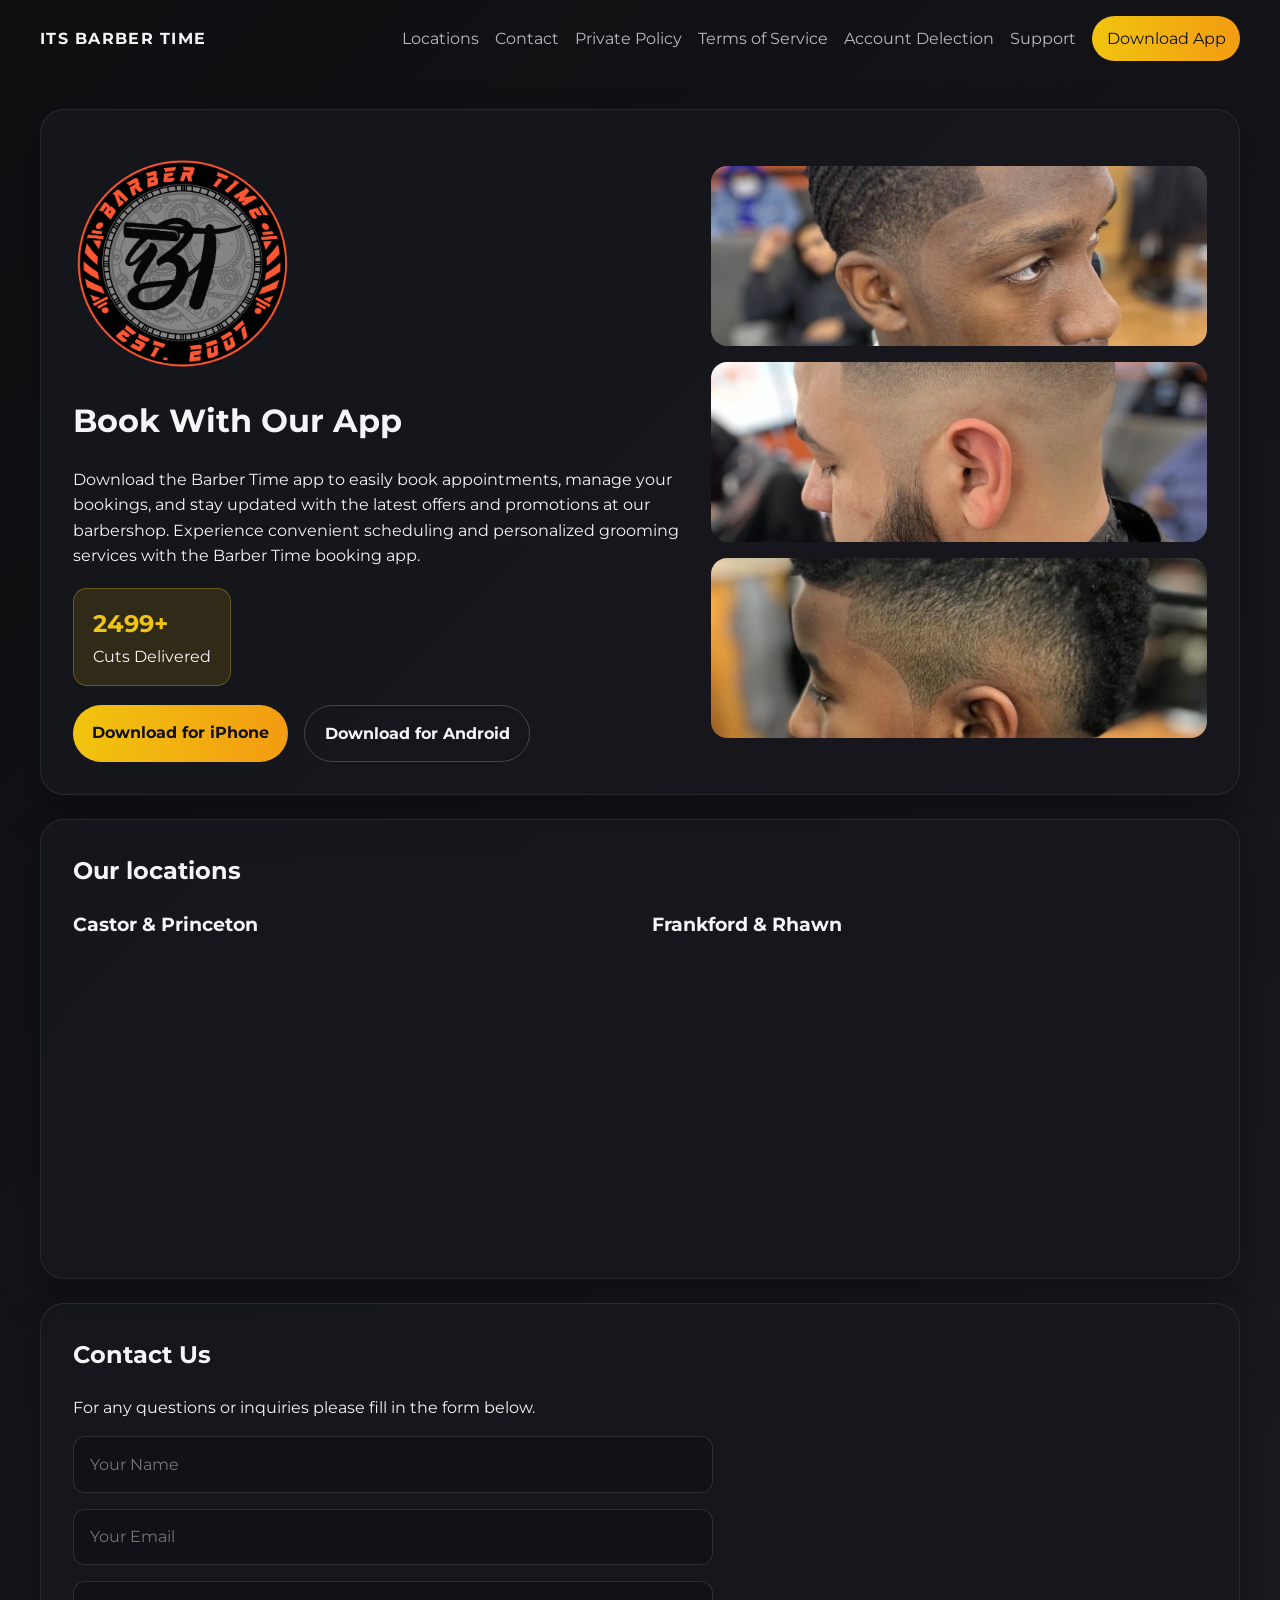
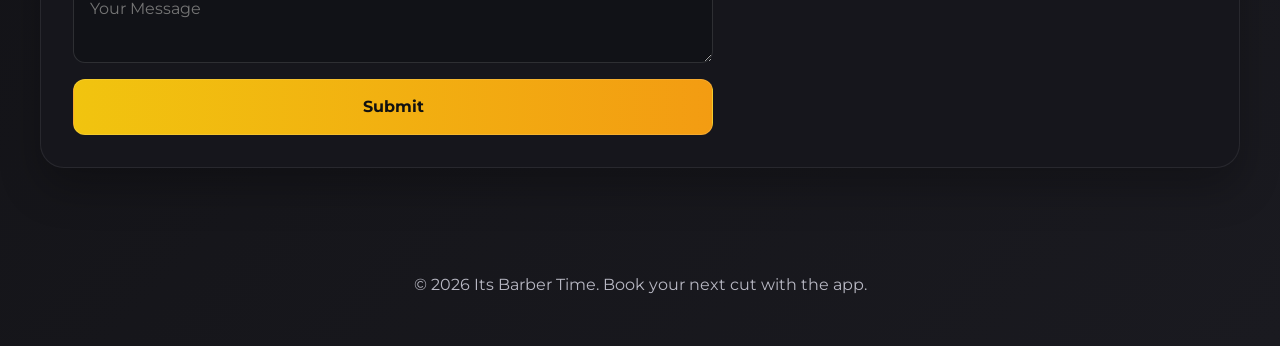
==== index.html @ d3ae9a78 "Add files via upload" ====
<!DOCTYPE html>
<html lang="en">
  <head>
    <meta charset="UTF-8" />
    <meta name="viewport" content="width=device-width, initial-scale=1.0" />
    <meta
      name="description"
      content="Download the Barbertime app now and experience the convenience of booking your haircut appointment online."
    />
    <title>Its Barber Time | Download Our Online Booking App</title>
    <link rel="preconnect" href="https://fonts.googleapis.com" />
    <link rel="preconnect" href="https://fonts.gstatic.com" crossorigin />
    <link
      href="https://fonts.googleapis.com/css2?family=Montserrat:wght@500;700&display=swap"
      rel="stylesheet"
    />
    <link rel="stylesheet" href="styles.css" />
  </head>
  <body>
    <header class="topbar">
      <a class="brand" href="#">Its Barber Time</a>
      <nav class="nav-links">
        <a href="#locations">Locations</a>
        <a href="#contact">Contact</a>
        <a href="policy.html">Private Policy</a>
        <a href="policy.html">Terms of Service</a>
        <a href="delete-account.html">Account Delection</a>
        <a href="support.html">Support</a>
        <a class="nav-cta" href="" target="_blank" rel="noreferrer">Download App</a>
      </nav>
    </header>

    <main>
      <section class="hero">
        <div class="hero-content">
          <img
            class="logo"
            <img src="bbtapplogo.PNG" />
       
          
          <h1>Book With Our App </h1>
          <p>
            Download the Barber Time app to easily book appointments, manage your
            bookings, and stay updated with the latest offers and promotions at our
            barbershop. Experience convenient scheduling and personalized grooming
            services with the Barber Time booking app.
          </p>
          <p class="highlight">
            
          </p>
          <div class="stats">
            <div class="stat-card">
              <strong>2499+</strong>
              <span>Cuts Delivered</span>
            </div>
          </div>
          <div class="buttons">
            <a
              class="button"
              href="https://apps.apple.com/app/its-barbertime-booking/id6795333085"
              target="_blank"
              rel="noreferrer"
            >
              Download for iPhone
            </a>
            <a
              class="button secondary"
              href="https://play.google.com/store/apps/details?id=com.itsbarbertime.booking&hl=en_US"
              target="_blank"
              rel="noreferrer"
            >
              Download for Android
            </a>
          </div>
        </div>

        <div class="gallery" aria-label="Barbertime gallery">
          <img src="IMG_4078.jpg" alt="Barber time service" />
          <img src="IMG_4079 (1).jpg" alt="Barber time " />
          <img src="IMG_4081.jpg" alt="Barber time grooming" />
        </div>
      </section>

      <section class="locations" id="locations">
        <h2>Our locations</h2>
        <div class="location-grid">
          <article>
            <h3>Castor & Princeton</h3>
            <iframe
              title="Map for Castor & Princeton"
              src="https://www.google.com/maps?q=BarberTime%20Castor%20%26%20Princeton&output=embed"
              loading="lazy"
              referrerpolicy="no-referrer-when-downgrade"
            ></iframe>
          </article>
          <article>
            <h3>Frankford & Rhawn</h3>
            <iframe
              title="Map for Frankford & Rhawn"
              src="https://www.google.com/maps?q=BarberTime%20Frankford%20%26%20Rhawn&output=embed"
              loading="lazy"
              referrerpolicy="no-referrer-when-downgrade"
            ></iframe>
          </article>
        </div>
      </section>

      <section class="contact" id="contact">
        <h2>Contact Us</h2>
        <p>For any questions or inquiries please fill in the form below.</p>
        <form>
          <input type="text" name="name" placeholder="Your Name" required />
          <input type="email" name="email" placeholder="Your Email" required />
          <textarea name="message" placeholder="Your Message" required></textarea>
          <button type="submit">Submit</button>
        </form>
      </section>
    </main>

    <footer class="footer">
      <p>© 2026 Its Barber Time. Book your next cut with the app.</p>
    </footer>
  </body>
</html>
---- styles.css ----
:root {
  color-scheme: dark;
  --bg: #0f0f12;
  --panel: #17171d;
  --text: #f5f5f7;
  --muted: #b8b8c3;
  --accent: #f1c40f;
  --accent-2: #f39c12;
}

* {
  box-sizing: border-box;
}

body {
  margin: 0;
  font-family: 'Montserrat', sans-serif;
  background: linear-gradient(135deg, var(--bg), #1a1a20);
  color: var(--text);
  line-height: 1.6;
  min-height: 100vh;
}

.topbar {
  display: flex;
  justify-content: space-between;
  align-items: center;
  width: min(1200px, calc(100% - 2rem));
  margin: 0 auto;
  padding: 1rem 0;
}

.brand {
  color: var(--text);
  text-decoration: none;
  font-weight: 700;
  letter-spacing: 0.08em;
  text-transform: uppercase;
}

.nav-links {
  display: flex;
  gap: 1rem;
  align-items: center;
}

.nav-links a {
  color: var(--muted);
  text-decoration: none;
  transition: color 180ms ease;
}

.nav-links a:hover {
  color: var(--text);
}

.nav-cta {
  color: #111 !important;
  background: linear-gradient(90deg, var(--accent), var(--accent-2));
  padding: 0.6rem 0.9rem;
  border-radius: 999px;
}

img {
  max-width: 100%;
  display: block;
}

main {
  width: min(1200px, calc(100% - 2rem));
  margin: 0 auto;
  padding: 2rem 0 4rem;
}

section {
  background: rgba(23, 23, 29, 0.95);
  border: 1px solid rgba(255,255,255,0.08);
  border-radius: 24px;
  padding: 2rem;
  margin-bottom: 1.5rem;
  box-shadow: 0 20px 40px rgba(0,0,0,0.25);
  animation: fadeUp 700ms ease both;
}

@keyframes fadeUp {
  from {
    opacity: 0;
    transform: translateY(12px);
  }
  to {
    opacity: 1;
    transform: translateY(0);
  }
}

.hero {
  display: grid;
  grid-template-columns: 1.1fr 0.9fr;
  gap: 2rem;
  align-items: center;
}

.logo {
  width: 220px;
  margin-bottom: 1rem;
}

h1, h2, h3 {
  margin-top: 0;
}

h1 {
  font-size: clamp(1.8rem, 2.5vw, 2.8rem);
  line-height: 1.2;
}

.highlight {
  color: var(--accent);
  font-weight: 700;
}

.stats {
  margin: 1.2rem 0;
}

.stat-card {
  display: inline-block;
  padding: 1rem 1.2rem;
  background: rgba(241, 196, 15, 0.12);
  border: 1px solid rgba(241, 196, 15, 0.3);
  border-radius: 14px;
}

.stat-card strong {
  display: block;
  font-size: 1.5rem;
  color: var(--accent);
}

.buttons {
  display: flex;
  flex-wrap: wrap;
  gap: 1rem;
  margin-top: 1.2rem;
}

.button {
  display: inline-block;
  padding: 0.9rem 1.2rem;
  border-radius: 999px;
  text-decoration: none;
  color: #111;
  background: linear-gradient(90deg, var(--accent), var(--accent-2));
  font-weight: 700;
}

.button.secondary {
  background: transparent;
  color: var(--text);
  border: 1px solid rgba(255,255,255,0.2);
}

.gallery {
  display: grid;
  gap: 1rem;
}

.gallery img {
  border-radius: 16px;
  height: 180px;
  width: 100%;
  object-fit: cover;
}

.location-grid {
  display: grid;
  grid-template-columns: repeat(2, minmax(0, 1fr));
  gap: 1.5rem;
}

iframe {
  width: 100%;
  border: 0;
  border-radius: 14px;
  min-height: 280px;
}

form {
  display: grid;
  gap: 1rem;
  max-width: 640px;
}

input,
textarea,
button {
  font: inherit;
  padding: 0.9rem 1rem;
  border-radius: 12px;
  border: 1px solid rgba(255,255,255,0.12);
  background: #111217;
  color: var(--text);
}

button {
  cursor: pointer;
  background: linear-gradient(90deg, var(--accent), var(--accent-2));
  color: #111;
  font-weight: 700;
  transition: transform 180ms ease, box-shadow 180ms ease;
}

button:hover,
.button:hover {
  transform: translateY(-2px);
  box-shadow: 0 8px 20px rgba(241, 196, 15, 0.22);
}

.footer {
  text-align: center;
  padding: 0 1rem 2rem;
  color: var(--muted);
}

@media (max-width: 800px) {
  .hero,
  .location-grid {
    grid-template-columns: 1fr;
  }

  section {
    padding: 1.25rem;
  }

  .topbar {
    flex-direction: column;
    gap: 0.75rem;
  }

  .nav-links {
    flex-wrap: wrap;
    justify-content: center;
  }
}
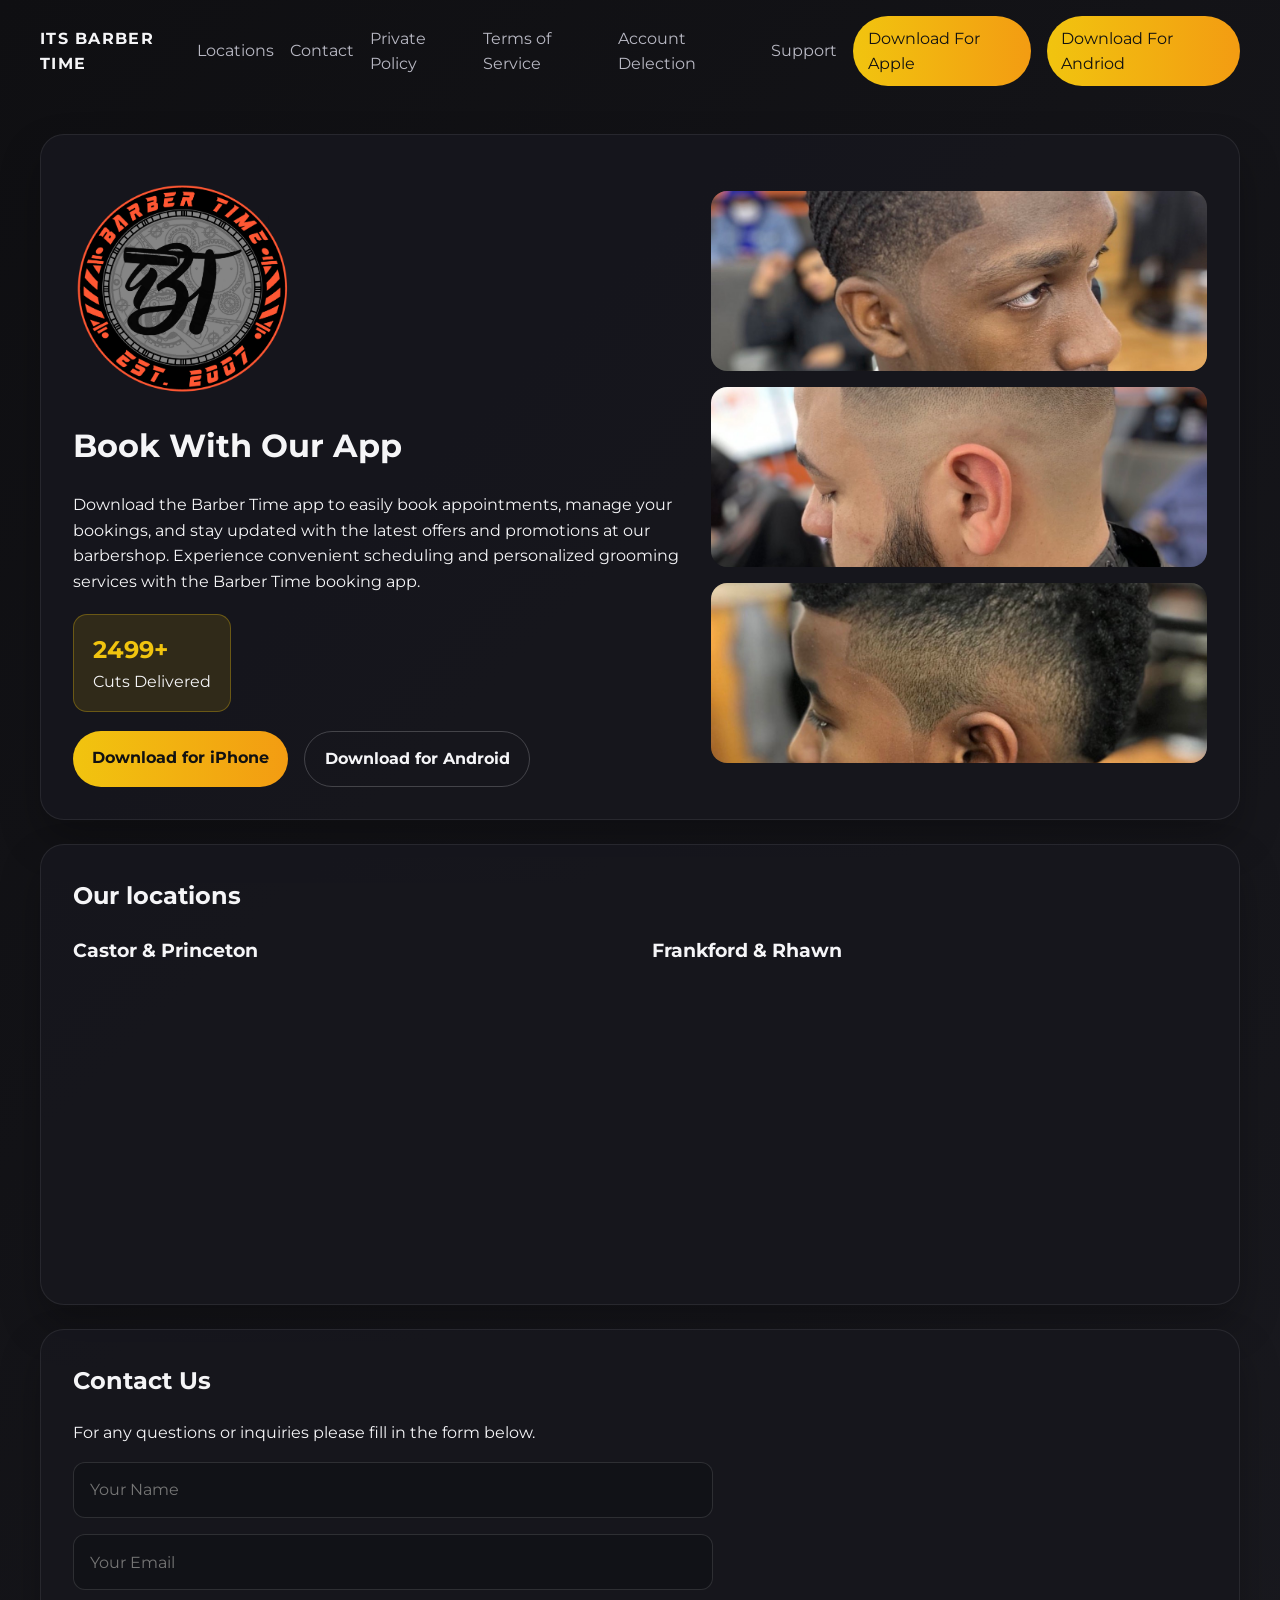
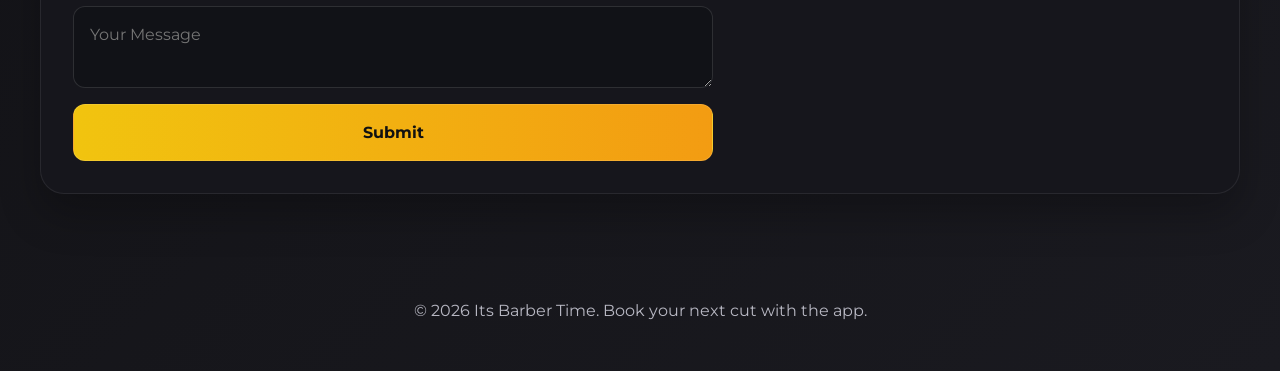
==== commit d6faf83e: "Update download links for mobile app" ====
--- a/index.html
+++ b/index.html
@@ -26,7 +26,8 @@
         <a href="policy.html">Terms of Service</a>
         <a href="delete-account.html">Account Delection</a>
         <a href="support.html">Support</a>
-        <a class="nav-cta" href="" target="_blank" rel="noreferrer">Download App</a>
+        <a class="nav-cta" href="https://apps.apple.com/app/its-barbertime-booking/id6795333085" target="_blank" rel="noreferrer">Download For Apple</a>
+        <a class="nav-cta" href="https://play.google.com/store/apps/details?id=com.itsbarbertime.booking&hl=en_US" target="_blank" rel="noreferrer">Download For Andriod</a>
       </nav>
     </header>
 
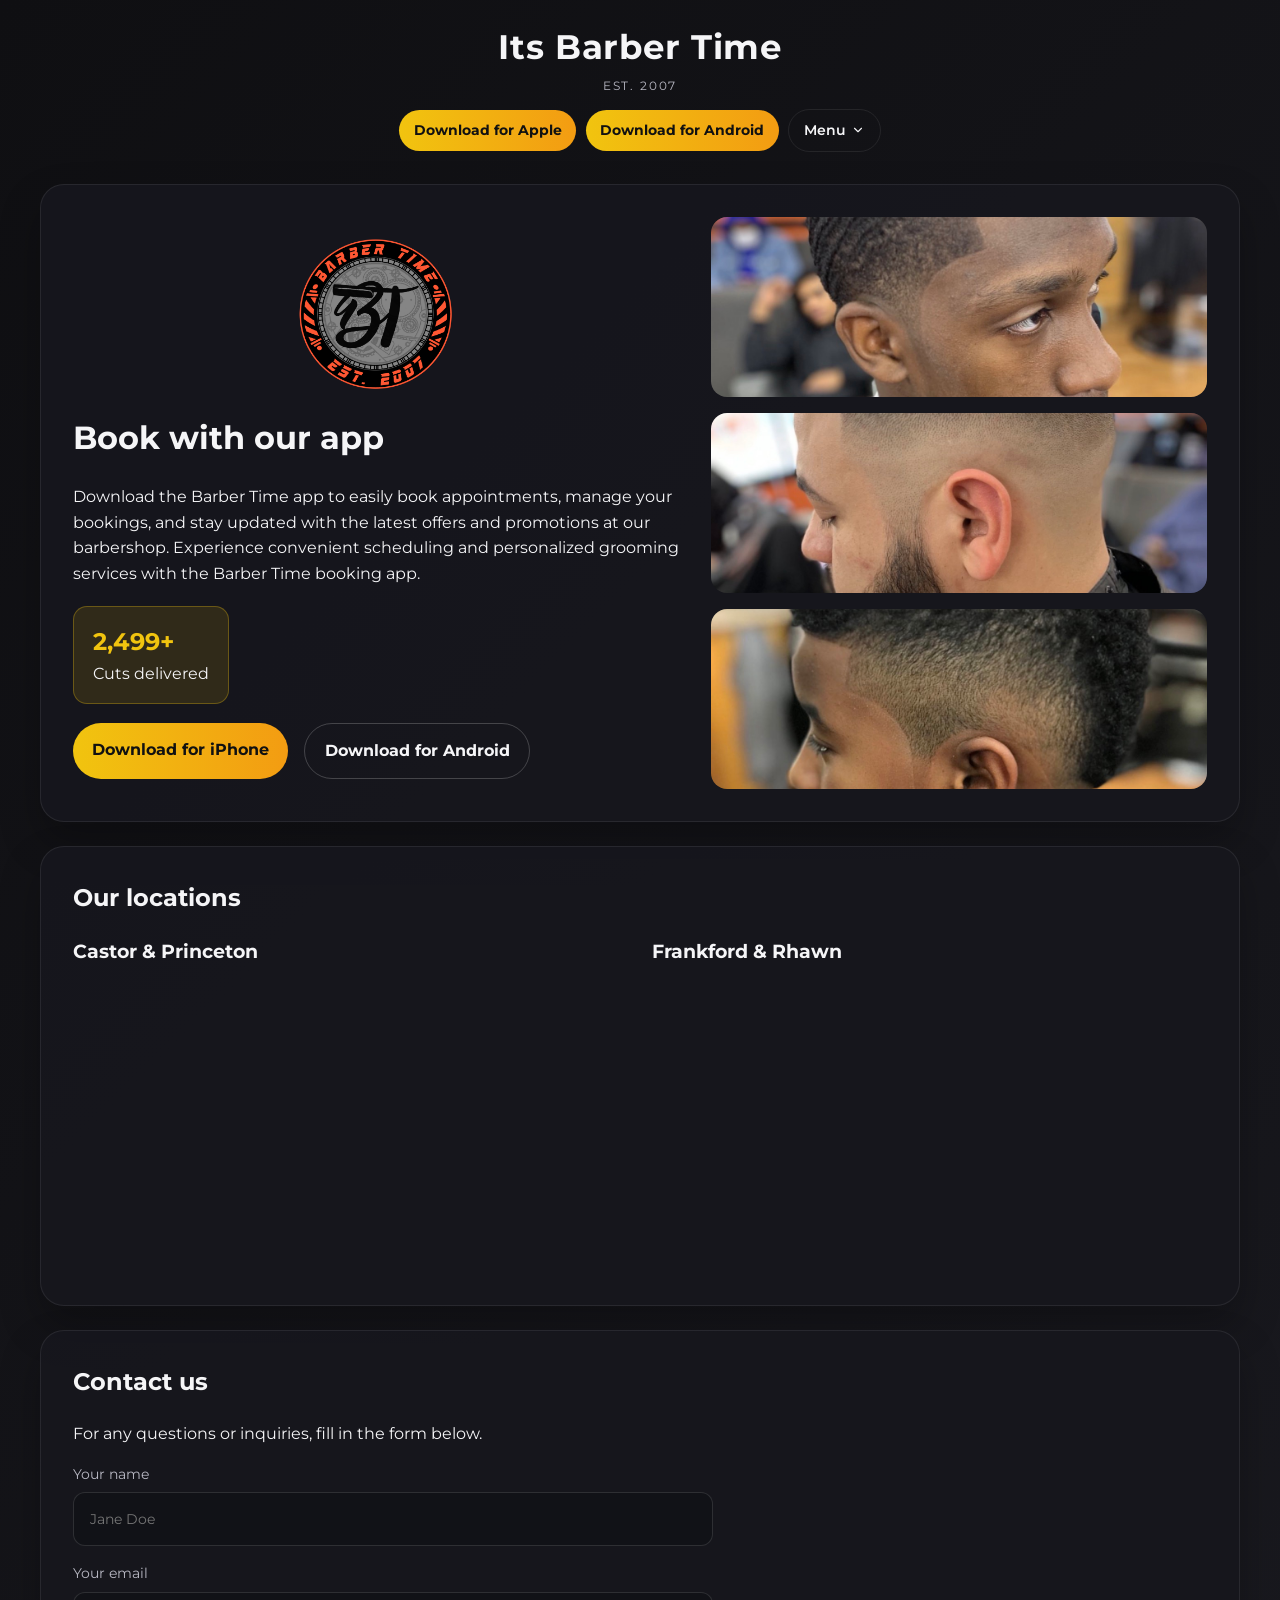
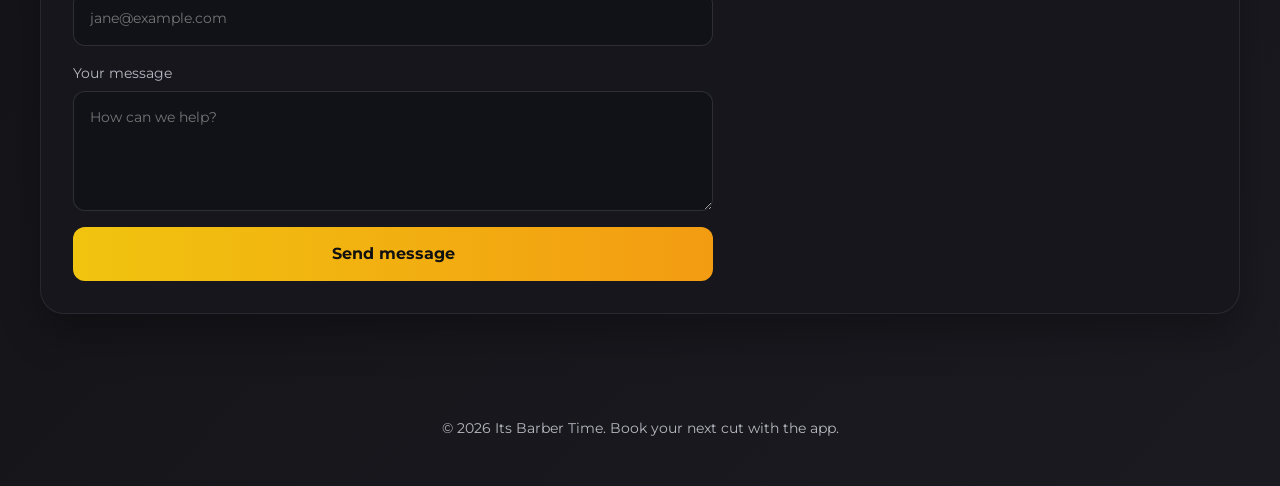
==== commit c40b38eb: "Refactor header to add brand block with establishment year Updated header structure to include brand" ====
--- a/index.html
+++ b/index.html
@@ -18,43 +18,74 @@
   </head>
   <body>
     <header class="topbar">
-      <a class="brand" href="#">Its Barber Time</a>
-      <nav class="nav-links">
-        <a href="#locations">Locations</a>
-        <a href="#contact">Contact</a>
-        <a href="policy.html">Private Policy</a>
-        <a href="policy.html">Terms of Service</a>
-        <a href="delete-account.html">Account Delection</a>
-        <a href="support.html">Support</a>
-        <a class="nav-cta" href="https://apps.apple.com/app/its-barbertime-booking/id6795333085" target="_blank" rel="noreferrer">Download For Apple</a>
-        <a class="nav-cta" href="https://play.google.com/store/apps/details?id=com.itsbarbertime.booking&hl=en_US" target="_blank" rel="noreferrer">Download For Andriod</a>
-      </nav>
+      <div class="brand-block">
+        <a class="brand" href="#">Its Barber Time</a>
+        <span class="est">Est. 2007</span>
+      </div>
+
+      <div class="nav-right">
+        <a
+          class="nav-cta"
+          href="https://apps.apple.com/app/its-barbertime-booking/id6795333085"
+          target="_blank"
+          rel="noreferrer"
+        >
+          Download for Apple
+        </a>
+        <a
+          class="nav-cta"
+          href="https://play.google.com/store/apps/details?id=com.itsbarbertime.booking&hl=en_US"
+          target="_blank"
+          rel="noreferrer"
+        >
+          Download for Android
+        </a>
+
+        <div class="menu">
+          <button
+            class="menu-toggle"
+            id="menuToggle"
+            aria-haspopup="true"
+            aria-expanded="false"
+            aria-controls="menuPanel"
+          >
+            Menu
+            <svg class="menu-icon" viewBox="0 0 20 20" aria-hidden="true">
+              <path d="M5 7.5L10 12.5L15 7.5" stroke="currentColor" stroke-width="1.6" fill="none" stroke-linecap="round" stroke-linejoin="round"/>
+            </svg>
+          </button>
+          <div class="menu-panel" id="menuPanel" role="menu">
+            <a role="menuitem" href="#locations">Locations</a>
+            <a role="menuitem" href="#contact">Contact</a>
+            <a role="menuitem" href="policy.html">Privacy Policy</a>
+            <a role="menuitem" href="policy.html">Terms of Service</a>
+            <a role="menuitem" href="delete-account.html">Account Deletion</a>
+            <a role="menuitem" href="support.html">Support</a>
+          </div>
+        </div>
+      </div>
     </header>
 
     <main>
       <section class="hero">
         <div class="hero-content">
-          <img
-            class="logo"
-            <img src="bbtapplogo.PNG" />
-       
-          
-          <h1>Book With Our App </h1>
+          <img class="logo" src="bbtapplogo.PNG" alt="Its Barber Time logo" />
+
+          <h1>Book with our app</h1>
           <p>
             Download the Barber Time app to easily book appointments, manage your
             bookings, and stay updated with the latest offers and promotions at our
             barbershop. Experience convenient scheduling and personalized grooming
             services with the Barber Time booking app.
           </p>
-          <p class="highlight">
-            
-          </p>
+
           <div class="stats">
             <div class="stat-card">
-              <strong>2499+</strong>
-              <span>Cuts Delivered</span>
+              <strong>2,499+</strong>
+              <span>Cuts delivered</span>
             </div>
           </div>
+
           <div class="buttons">
             <a
               class="button"
@@ -76,9 +107,9 @@
         </div>
 
         <div class="gallery" aria-label="Barbertime gallery">
-          <img src="IMG_4078.jpg" alt="Barber time service" />
-          <img src="IMG_4079 (1).jpg" alt="Barber time " />
-          <img src="IMG_4081.jpg" alt="Barber time grooming" />
+          <img src="IMG_4078.jpg" alt="Barber cutting a client's hair" />
+          <img src="IMG_4079 (1).jpg" alt="Finished fade haircut at Barber Time" />
+          <img src="IMG_4081.jpg" alt="Barber Time shop interior" />
         </div>
       </section>
 
@@ -86,7 +117,7 @@
         <h2>Our locations</h2>
         <div class="location-grid">
           <article>
-            <h3>Castor & Princeton</h3>
+            <h3>Castor &amp; Princeton</h3>
             <iframe
               title="Map for Castor & Princeton"
               src="https://www.google.com/maps?q=BarberTime%20Castor%20%26%20Princeton&output=embed"
@@ -95,7 +126,7 @@
             ></iframe>
           </article>
           <article>
-            <h3>Frankford & Rhawn</h3>
+            <h3>Frankford &amp; Rhawn</h3>
             <iframe
               title="Map for Frankford & Rhawn"
               src="https://www.google.com/maps?q=BarberTime%20Frankford%20%26%20Rhawn&output=embed"
@@ -107,19 +138,30 @@
       </section>
 
       <section class="contact" id="contact">
-        <h2>Contact Us</h2>
-        <p>For any questions or inquiries please fill in the form below.</p>
+        <h2>Contact us</h2>
+        <p>For any questions or inquiries, fill in the form below.</p>
         <form>
-          <input type="text" name="name" placeholder="Your Name" required />
-          <input type="email" name="email" placeholder="Your Email" required />
-          <textarea name="message" placeholder="Your Message" required></textarea>
-          <button type="submit">Submit</button>
+          <label class="field">
+            <span>Your name</span>
+            <input type="text" name="name" placeholder="Jane Doe" required />
+          </label>
+          <label class="field">
+            <span>Your email</span>
+            <input type="email" name="email" placeholder="jane@example.com" required />
+          </label>
+          <label class="field">
+            <span>Your message</span>
+            <textarea name="message" placeholder="How can we help?" required></textarea>
+          </label>
+          <button type="submit">Send message</button>
         </form>
       </section>
     </main>
 
     <footer class="footer">
-      <p>© 2026 Its Barber Time. Book your next cut with the app.</p>
+      <p>&copy; 2026 Its Barber Time. Book your next cut with the app.</p>
     </footer>
+
+    <script src="script.js"></script>
   </body>
 </html>
--- a/styles.css
+++ b/styles.css
@@ -6,6 +6,7 @@
   --muted: #b8b8c3;
   --accent: #f1c40f;
   --accent-2: #f39c12;
+  --border: rgba(255, 255, 255, 0.08);
 }
 
 * {
@@ -21,45 +22,147 @@
   min-height: 100vh;
 }
 
+a {
+  color: inherit;
+}
+
+/* ---------- Topbar ---------- */
+
 .topbar {
   display: flex;
-  justify-content: space-between;
-  align-items: center;
+  flex-direction: column;
+  align-items: center;
+  gap: 0.85rem;
   width: min(1200px, calc(100% - 2rem));
   margin: 0 auto;
-  padding: 1rem 0;
+  padding: 1.25rem 0 1rem;
+}
+
+.brand-block {
+  display: flex;
+  flex-direction: column;
+  align-items: center;
+  gap: 0.2rem;
+  text-align: center;
 }
 
 .brand {
   color: var(--text);
   text-decoration: none;
   font-weight: 700;
-  letter-spacing: 0.08em;
+  letter-spacing: 0.02em;
+  font-size: clamp(1.6rem, 3vw, 2.1rem);
+}
+
+.est {
+  color: var(--muted);
+  font-size: 0.72rem;
+  letter-spacing: 0.16em;
   text-transform: uppercase;
 }
 
-.nav-links {
-  display: flex;
-  gap: 1rem;
-  align-items: center;
-}
-
-.nav-links a {
+.nav-right {
+  display: flex;
+  align-items: center;
+  justify-content: center;
+  flex-wrap: wrap;
+  gap: 0.6rem;
+}
+
+.nav-cta {
+  color: #111 !important;
+  text-decoration: none;
+  background: linear-gradient(90deg, var(--accent), var(--accent-2));
+  padding: 0.55rem 0.9rem;
+  border-radius: 999px;
+  font-weight: 700;
+  font-size: 0.9rem;
+  white-space: nowrap;
+  transition: transform 180ms ease, box-shadow 180ms ease;
+}
+
+.nav-cta:hover {
+  transform: translateY(-1px);
+  box-shadow: 0 8px 18px rgba(241, 196, 15, 0.22);
+}
+
+/* ---------- Dropdown menu ---------- */
+
+.menu {
+  position: relative;
+}
+
+.menu-toggle {
+  display: flex;
+  align-items: center;
+  gap: 0.35rem;
+  font: inherit;
+  font-weight: 600;
+  font-size: 0.9rem;
+  color: var(--text);
+  background: transparent;
+  border: 1px solid var(--border);
+  border-radius: 999px;
+  padding: 0.55rem 0.9rem;
+  cursor: pointer;
+  transition: border-color 180ms ease, background 180ms ease;
+}
+
+.menu-toggle:hover,
+.menu-toggle[aria-expanded="true"] {
+  border-color: rgba(255, 255, 255, 0.25);
+  background: rgba(255, 255, 255, 0.04);
+}
+
+.menu-icon {
+  width: 14px;
+  height: 14px;
+  transition: transform 180ms ease;
+}
+
+.menu-toggle[aria-expanded="true"] .menu-icon {
+  transform: rotate(180deg);
+}
+
+.menu-panel {
+  position: absolute;
+  top: calc(100% + 0.5rem);
+  right: 0;
+  min-width: 200px;
+  background: var(--panel);
+  border: 1px solid var(--border);
+  border-radius: 14px;
+  padding: 0.4rem;
+  box-shadow: 0 20px 40px rgba(0, 0, 0, 0.35);
+  opacity: 0;
+  visibility: hidden;
+  transform: translateY(-6px);
+  transition: opacity 160ms ease, transform 160ms ease, visibility 160ms;
+  z-index: 20;
+}
+
+.menu-panel.open {
+  opacity: 1;
+  visibility: visible;
+  transform: translateY(0);
+}
+
+.menu-panel a {
+  display: block;
+  padding: 0.6rem 0.7rem;
+  border-radius: 8px;
   color: var(--muted);
   text-decoration: none;
-  transition: color 180ms ease;
-}
-
-.nav-links a:hover {
-  color: var(--text);
-}
-
-.nav-cta {
-  color: #111 !important;
-  background: linear-gradient(90deg, var(--accent), var(--accent-2));
-  padding: 0.6rem 0.9rem;
-  border-radius: 999px;
-}
+  font-size: 0.92rem;
+}
+
+.menu-panel a:hover,
+.menu-panel a:focus-visible {
+  background: rgba(255, 255, 255, 0.06);
+  color: var(--text);
+}
+
+/* ---------- Layout ---------- */
 
 img {
   max-width: 100%;
@@ -69,28 +172,16 @@
 main {
   width: min(1200px, calc(100% - 2rem));
   margin: 0 auto;
-  padding: 2rem 0 4rem;
+  padding: 1rem 0 4rem;
 }
 
 section {
   background: rgba(23, 23, 29, 0.95);
-  border: 1px solid rgba(255,255,255,0.08);
+  border: 1px solid var(--border);
   border-radius: 24px;
   padding: 2rem;
   margin-bottom: 1.5rem;
-  box-shadow: 0 20px 40px rgba(0,0,0,0.25);
-  animation: fadeUp 700ms ease both;
-}
-
-@keyframes fadeUp {
-  from {
-    opacity: 0;
-    transform: translateY(12px);
-  }
-  to {
-    opacity: 1;
-    transform: translateY(0);
-  }
+  box-shadow: 0 20px 40px rgba(0, 0, 0, 0.25);
 }
 
 .hero {
@@ -101,22 +192,20 @@
 }
 
 .logo {
-  width: 220px;
-  margin-bottom: 1rem;
-}
-
-h1, h2, h3 {
+  width: 160px;
+  margin: 0 auto 1rem;
+  border-radius: 16px;
+}
+
+h1,
+h2,
+h3 {
   margin-top: 0;
 }
 
 h1 {
   font-size: clamp(1.8rem, 2.5vw, 2.8rem);
   line-height: 1.2;
-}
-
-.highlight {
-  color: var(--accent);
-  font-weight: 700;
 }
 
 .stats {
@@ -152,12 +241,18 @@
   color: #111;
   background: linear-gradient(90deg, var(--accent), var(--accent-2));
   font-weight: 700;
+  transition: transform 180ms ease, box-shadow 180ms ease;
 }
 
 .button.secondary {
   background: transparent;
   color: var(--text);
-  border: 1px solid rgba(255,255,255,0.2);
+  border: 1px solid rgba(255, 255, 255, 0.2);
+}
+
+.button:hover {
+  transform: translateY(-2px);
+  box-shadow: 0 8px 20px rgba(241, 196, 15, 0.22);
 }
 
 .gallery {
@@ -185,10 +280,19 @@
   min-height: 280px;
 }
 
+/* ---------- Form ---------- */
+
 form {
   display: grid;
   gap: 1rem;
   max-width: 640px;
+}
+
+.field {
+  display: grid;
+  gap: 0.4rem;
+  font-size: 0.9rem;
+  color: var(--muted);
 }
 
 input,
@@ -197,21 +301,36 @@
   font: inherit;
   padding: 0.9rem 1rem;
   border-radius: 12px;
-  border: 1px solid rgba(255,255,255,0.12);
+  border: 1px solid rgba(255, 255, 255, 0.12);
   background: #111217;
   color: var(--text);
 }
 
-button {
+input:focus-visible,
+textarea:focus-visible,
+button:focus-visible,
+.menu-toggle:focus-visible,
+.nav-cta:focus-visible,
+.button:focus-visible {
+  outline: 2px solid var(--accent);
+  outline-offset: 2px;
+}
+
+textarea {
+  min-height: 120px;
+  resize: vertical;
+}
+
+form button {
   cursor: pointer;
   background: linear-gradient(90deg, var(--accent), var(--accent-2));
   color: #111;
   font-weight: 700;
+  border: none;
   transition: transform 180ms ease, box-shadow 180ms ease;
 }
 
-button:hover,
-.button:hover {
+form button:hover {
   transform: translateY(-2px);
   box-shadow: 0 8px 20px rgba(241, 196, 15, 0.22);
 }
@@ -220,7 +339,10 @@
   text-align: center;
   padding: 0 1rem 2rem;
   color: var(--muted);
-}
+  font-size: 0.9rem;
+}
+
+/* ---------- Responsive ---------- */
 
 @media (max-width: 800px) {
   .hero,
@@ -232,13 +354,14 @@
     padding: 1.25rem;
   }
 
-  .topbar {
-    flex-direction: column;
-    gap: 0.75rem;
+  .nav-cta {
+    font-size: 0.82rem;
+    padding: 0.5rem 0.75rem;
   }
-
-  .nav-links {
-    flex-wrap: wrap;
-    justify-content: center;
+}
+
+@media (prefers-reduced-motion: reduce) {
+  * {
+    transition: none !important;
   }
 }
